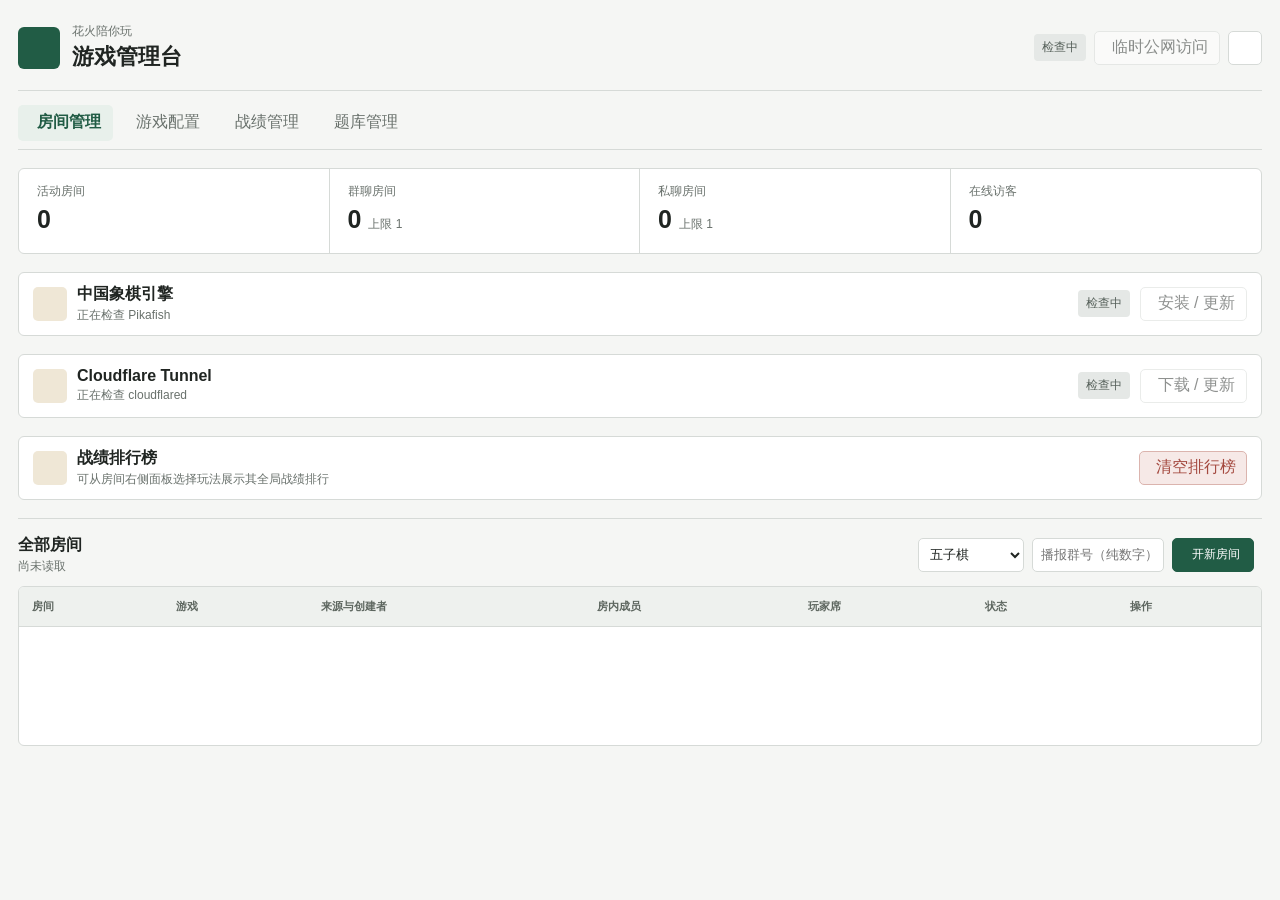
==== pages/游戏管理台/index.html @ 85042143 "fix: 管理台绑群号的会话串改用 GroupMessage，战报与播报不再被 AstrBot 判为非法，升版本 0.5.90 现象：管理台开房绑群号后，战报与回发消息都报「不合法的 session " ====
<!doctype html>
<html lang="zh-CN">
<head>
  <meta charset="utf-8" />
  <meta name="viewport" content="width=device-width, initial-scale=1" />
  <meta name="color-scheme" content="light dark" />
  <title>游戏管理台</title>
  <link rel="stylesheet" href="./manager.css" />
</head>
<body>
  <main class="manager-shell">
    <header class="manager-header">
      <div class="title-group">
        <span class="title-icon"><i data-lucide="gamepad-2"></i></span>
        <div>
          <span class="eyebrow">花火陪你玩</span>
          <h1>游戏管理台</h1>
        </div>
      </div>
      <div class="service-actions">
        <span id="serviceBadge" class="service-badge">检查中</span>
        <button id="tunnelAction" class="secondary-button" type="button" disabled>
          <i data-lucide="radio-tower"></i><span>临时公网访问</span>
        </button>
        <button id="refreshAction" class="icon-button" type="button" title="刷新" aria-label="刷新">
          <i data-lucide="refresh-cw"></i>
        </button>
      </div>
    </header>

    <nav class="manager-tabs" role="tablist" aria-label="管理台页面">
      <button class="manager-tab active" data-panel="rooms" type="button" role="tab" aria-selected="true">
        <i data-lucide="layout-dashboard"></i><span>房间管理</span>
      </button>
      <button class="manager-tab" data-panel="settings" type="button" role="tab" aria-selected="false">
        <i data-lucide="sliders-horizontal"></i><span>游戏配置</span>
      </button>
      <button class="manager-tab" data-panel="stats" type="button" role="tab" aria-selected="false">
        <i data-lucide="bar-chart-3"></i><span>战绩管理</span>
      </button>
      <button class="manager-tab" data-panel="library" type="button" role="tab" aria-selected="false">
        <i data-lucide="book-open"></i><span>题库管理</span>
      </button>
    </nav>

    <div id="roomsPanel">
    <section class="metrics" aria-label="房间概况">
      <div><span>活动房间</span><strong id="roomCount">0</strong></div>
      <div><span>群聊房间</span><strong id="groupCount">0</strong><small id="groupLimit">上限 1</small></div>
      <div><span>私聊房间</span><strong id="privateCount">0</strong><small id="privateLimit">上限 1</small></div>
      <div><span>在线访客</span><strong id="visitorCount">0</strong></div>
    </section>

    <section class="engine-bar" aria-label="中国象棋引擎">
      <div class="engine-identity">
        <span class="engine-icon"><i data-lucide="cpu"></i></span>
        <div>
          <strong>中国象棋引擎</strong>
          <span id="engineDetail">正在检查 Pikafish</span>
        </div>
      </div>
      <div class="engine-actions">
        <span id="engineBadge" class="service-badge">检查中</span>
        <button id="engineAction" class="secondary-button" type="button" disabled>
          <i data-lucide="download"></i><span>安装 / 更新</span>
        </button>
      </div>
    </section>

    <section class="engine-bar" aria-label="Cloudflare Tunnel">
      <div class="engine-identity">
        <span class="engine-icon"><i data-lucide="radio-tower"></i></span>
        <div>
          <strong>Cloudflare Tunnel</strong>
          <span id="cloudflaredDetail">正在检查 cloudflared</span>
        </div>
      </div>
      <div class="engine-actions">
        <span id="cloudflaredBadge" class="service-badge">检查中</span>
        <button id="cloudflaredAction" class="secondary-button" type="button" disabled>
          <i data-lucide="download"></i><span>下载 / 更新</span>
        </button>
      </div>
    </section>

    <section class="engine-bar" aria-label="战绩排行榜管理">
      <div class="engine-identity">
        <span class="engine-icon"><i data-lucide="trophy"></i></span>
        <div>
          <strong>战绩排行榜</strong>
          <span id="leaderboardDetail">可从房间右侧面板选择玩法展示其全局战绩排行</span>
        </div>
      </div>
      <div class="engine-actions">
        <button id="clearLeaderboardAction" class="secondary-button danger-button" type="button">
          <i data-lucide="trash-2"></i><span>清空排行榜</span>
        </button>
      </div>
    </section>

    <section class="rooms-section">
      <header class="section-header">
        <div>
          <h2>全部房间</h2>
          <span id="lastUpdated">尚未读取</span>
        </div>
        <div class="section-tools">
          <select id="newRoomGame" class="game-select" title="新房间玩法" aria-label="新房间玩法"></select>
          <input
            id="newRoomGroup"
            class="group-input"
            type="text"
            inputmode="numeric"
            placeholder="播报群号（纯数字）"
            title="只填群号数字即可，例如 123456789；填好后这个房间的战报会发到该 QQ 群"
            aria-label="播报群号"
          />
          <button id="createRoomAction" class="primary-button" type="button">
            <i data-lucide="plus"></i><span>开新房间</span>
          </button>
          <span id="tunnelUrl" class="tunnel-url"></span>
        </div>
      </header>
      <div class="table-wrap">
        <table class="wide-table">
          <thead>
            <tr>
              <th>房间</th>
              <th>游戏</th>
              <th>来源与创建者</th>
              <th>房内成员</th>
              <th>玩家席</th>
              <th>状态</th>
              <th class="actions-column">操作</th>
            </tr>
          </thead>
          <tbody id="roomsBody"></tbody>
        </table>
        <div id="emptyState" class="empty-state" hidden>
          <i data-lucide="inbox"></i>
          <strong>当前没有活动房间</strong>
        </div>
      </div>
    </section>
    </div>

    <section id="settingsPanel" class="settings-panel" hidden>
      <header class="settings-header">
        <div>
          <span class="eyebrow">新房间与新一局</span>
          <h2>游戏配置</h2>
          <p id="settingsNotice">正在读取配置</p>
        </div>
        <div class="settings-actions">
          <button id="reloadSettingsAction" class="secondary-button" type="button">
            <i data-lucide="rotate-ccw"></i><span>重新读取</span>
          </button>
          <button id="saveSettingsAction" class="primary-button" type="button">
            <i data-lucide="save"></i><span>保存配置</span>
          </button>
        </div>
      </header>
      <div id="gameSettingsGrid" class="game-settings-grid"></div>
    </section>

    <section id="statsPanel" class="settings-panel" hidden>
      <header class="settings-header">
        <div>
          <span class="eyebrow">全局战绩与操作审计</span>
          <h2>战绩管理</h2>
          <p id="statsNotice">选择玩法查看战绩排行，可修正胜场、导出海报，并查看管理台操作日志。</p>
        </div>
        <div class="settings-actions">
          <select id="statsGameSelect" class="stats-game-select" aria-label="选择玩法">
            <option value="" selected>全部玩法</option>
          </select>
          <button id="statsClearAction" class="secondary-button danger-button" type="button" title="清空当前所选玩法的战绩排行">
            <i data-lucide="trash-2"></i><span>清空所选玩法</span>
          </button>
          <button id="posterAction" class="secondary-button" type="button">
            <i data-lucide="image"></i><span>导出海报</span>
          </button>
          <button id="refreshStatsAction" class="secondary-button" type="button">
            <i data-lucide="rotate-ccw"></i><span>刷新</span>
          </button>
        </div>
      </header>

      <div class="stats-grid">
        <section class="stats-card">
          <header class="section-header">
            <div>
              <h2>全局战绩排行</h2>
              <span id="leaderboardSummary">尚未读取</span>
            </div>
          </header>
          <div class="table-wrap">
            <table class="stats-table">
              <thead>
                <tr>
                  <th>#</th>
                  <th>玩家</th>
                  <th>玩法</th>
                  <th>胜场</th>
                  <th class="actions-column">操作</th>
                </tr>
              </thead>
              <tbody id="leaderboardBody"></tbody>
            </table>
            <div id="leaderboardEmpty" class="empty-state" hidden>
              <i data-lucide="trophy"></i>
              <strong>该玩法暂无战绩数据</strong>
            </div>
          </div>
        </section>

        <section class="stats-card">
          <header class="section-header">
            <div>
              <h2>操作日志</h2>
              <span id="logSummary">关键动作将被记录</span>
            </div>
          </header>
          <div class="table-wrap">
            <table class="stats-table log-table">
              <thead>
                <tr>
                  <th>时间</th>
                  <th>动作</th>
                  <th>操作者</th>
                  <th>房间</th>
                  <th>详情</th>
                </tr>
              </thead>
              <tbody id="operationLogBody"></tbody>
            </table>
            <div id="logEmpty" class="empty-state" hidden>
              <i data-lucide="notebook-text"></i>
              <strong>暂无操作日志</strong>
            </div>
          </div>
        </section>
      </div>
    </section>

    <section id="libraryPanel" class="settings-panel" hidden>
      <header class="settings-header">
        <div>
          <span class="eyebrow">海龟汤题库与出题记录</span>
          <h2>题库管理</h2>
          <p id="libraryNotice">内置题库随插件分发；「已出过」的记录用来避免同一道题反复出现，重置不会删题。</p>
        </div>
        <div class="settings-actions">
          <button id="resetLibraryAction" class="secondary-button danger-button" type="button" title="清空出题记录，让所有题重新参与抽题">
            <i data-lucide="rotate-ccw"></i><span>重置出题记录</span>
          </button>
          <button id="refreshLibraryAction" class="secondary-button" type="button">
            <i data-lucide="refresh-cw"></i><span>刷新</span>
          </button>
        </div>
      </header>

      <section class="metrics" aria-label="题库概况">
        <div><span>内置题目</span><strong id="libTotal">0</strong><small id="libLevels">—</small></div>
        <div><span>模型出题</span><strong id="libGenerated">0</strong><small id="libGeneratedHint">—</small></div>
        <div><span>玩家投稿</span><strong id="libCustom">0</strong><small id="libCustomLimit">—</small></div>
        <div><span>已出过</span><strong id="libUsed">0</strong><small id="libUsedSources">—</small></div>
      </section>

      <section class="stats-card library-card">
        <div class="library-tabs" role="tablist" aria-label="题库分类">
          <button type="button" class="library-tab is-active" data-lib-tab="builtin" role="tab" aria-selected="true">
            内置题库<span id="tabBuiltinCount" class="library-tab-count">0</span>
          </button>
          <button type="button" class="library-tab" data-lib-tab="custom" role="tab" aria-selected="false">
            玩家投稿<span id="tabCustomCount" class="library-tab-count">0</span>
          </button>
          <button type="button" class="library-tab" data-lib-tab="generated" role="tab" aria-selected="false">
            模型出题<span id="tabGeneratedCount" class="library-tab-count">0</span>
          </button>
        </div>

        <div class="library-pane" data-lib-pane="builtin">
          <div class="library-pane-head">
            <span id="builtinSummary">汤底默认打码；停用、删除、编辑都只记在本地，随时能恢复</span>
            <button id="builtinRestoreAll" class="secondary-button" type="button" title="清空所有停用/删除/编辑，恢复内置版本">
              <i data-lucide="history"></i><span>恢复全部改动</span>
            </button>
          </div>
          <div class="library-toolbar">
            <input
              id="builtinSearch"
              class="library-search"
              type="search"
              placeholder="搜索汤面或序号"
              aria-label="搜索内置题库"
            />
            <select id="builtinLevel" class="game-select" aria-label="按等级筛选">
              <option value="all">全部等级</option>
              <option value="all_ages">全年龄</option>
              <option value="normal">普通</option>
              <option value="unrestricted">不限制</option>
            </select>
            <select id="builtinState" class="game-select" aria-label="按状态筛选">
              <option value="all">全部状态</option>
              <option value="available">可用</option>
              <option value="disabled">已停用</option>
              <option value="used">出过题</option>
            </select>
            <span id="builtinCount" class="library-count"></span>
          </div>
          <div class="table-wrap">
            <table class="stats-table">
              <thead>
                <tr>
                  <th>#</th>
                  <th>汤面</th>
                  <th>等级</th>
                  <th>状态</th>
                  <th class="actions-column">操作</th>
                </tr>
              </thead>
              <tbody id="builtinBody"></tbody>
            </table>
            <div id="builtinEmpty" class="empty-state" hidden>
              <i data-lucide="search-x"></i>
              <strong>没有符合条件的题目</strong>
            </div>
          </div>
          <div class="library-pager">
            <button id="builtinPrev" class="secondary-button" type="button">上一页</button>
            <span id="builtinPage">1 / 1</span>
            <button id="builtinNext" class="secondary-button" type="button">下一页</button>
          </div>
        </div>

        <div class="library-pane" data-lib-pane="custom" hidden>
          <div class="library-pane-head">
            <span id="customSummary">私聊发「添加海龟汤 [全年龄] 汤面|汤底」即可投稿</span>
          </div>
          <div class="library-toolbar">
            <input
              id="customSearch"
              class="library-search"
              type="search"
              placeholder="搜索汤面或投稿人"
              aria-label="搜索玩家投稿"
            />
            <span id="customCountLabel" class="library-count"></span>
          </div>
          <div class="table-wrap">
            <table class="stats-table">
              <thead>
                <tr>
                  <th>#</th>
                  <th>汤面</th>
                  <th>等级</th>
                  <th>投稿人</th>
                  <th>投稿时间</th>
                  <th class="actions-column">操作</th>
                </tr>
              </thead>
              <tbody id="customBody"></tbody>
            </table>
            <div id="customEmpty" class="empty-state" hidden>
              <i data-lucide="inbox"></i>
              <strong>还没有人投稿</strong>
            </div>
          </div>
        </div>

        <div class="library-pane" data-lib-pane="generated" hidden>
          <div class="library-pane-head">
            <span id="generatedSummary">模型出过并通过校验的题会自动存进这里，下一局优先复用，不必每次重编</span>
          </div>
          <div class="library-toolbar">
            <input
              id="generatedSearch"
              class="library-search"
              type="search"
              placeholder="搜索标题或汤面"
              aria-label="搜索模型出题"
            />
            <select id="generatedLevel" class="game-select" aria-label="按等级筛选">
              <option value="all">全部等级</option>
              <option value="all_ages">全年龄</option>
              <option value="normal">普通</option>
              <option value="unrestricted">不限制</option>
            </select>
            <span id="generatedCount" class="library-count"></span>
          </div>
          <div class="table-wrap">
            <table class="stats-table">
              <thead>
                <tr>
                  <th>#</th>
                  <th>题目</th>
                  <th>等级</th>
                  <th>入库时间</th>
                  <th>状态</th>
                  <th class="actions-column">操作</th>
                </tr>
              </thead>
              <tbody id="generatedBody"></tbody>
            </table>
            <div id="generatedEmpty" class="empty-state" hidden>
              <i data-lucide="sparkles"></i>
              <strong>还没有模型出的题</strong>
            </div>
          </div>
          <div class="library-pager">
            <button id="generatedPrev" class="secondary-button" type="button">上一页</button>
            <span id="generatedPage">1 / 1</span>
            <button id="generatedNext" class="secondary-button" type="button">下一页</button>
          </div>
        </div>
      </section>

    </section>
  </main>

  <dialog id="assignDialog">
    <form method="dialog" id="assignForm">
      <header>
        <div>
          <span class="eyebrow">安排玩家</span>
          <h2 id="assignRoomLabel">房间</h2>
        </div>
        <button class="icon-button" value="cancel" type="submit" title="关闭" aria-label="关闭">
          <i data-lucide="x"></i>
        </button>
      </header>
      <input id="assignRoomId" type="hidden" />
      <label>
        <span>选择访客（房间内序号）</span>
        <select id="assignVisitor"></select>
      </label>
      <label>
        <span>玩家 QQ 号</span>
        <input id="assignQq" type="text" inputmode="numeric" pattern="[0-9]+" autocomplete="off" required />
      </label>
      <p class="dialog-hint">
        已绑定身份的访客可以在网页里自己点「加入对局」，这里只用于给还没绑定的匿名访客补身份。
      </p>
      <footer>
        <button class="secondary-button" value="cancel" type="submit">取消</button>
        <button id="confirmAssign" class="primary-button" value="default" type="button">
          <i data-lucide="user-check"></i><span>确认安排</span>
        </button>
      </footer>
    </form>
  </dialog>

  <dialog id="confirmDialog">
    <form method="dialog" id="confirmForm">
      <header>
        <div>
          <span class="eyebrow">请确认操作</span>
          <h2 id="confirmTitle">确认</h2>
        </div>
        <button class="icon-button" value="cancel" type="submit" title="关闭" aria-label="关闭">
          <i data-lucide="x"></i>
        </button>
      </header>
      <p id="confirmMessage" class="dialog-message"></p>
      <footer>
        <button class="secondary-button" value="cancel" type="submit">取消</button>
        <button id="confirmProceed" class="primary-button" value="default" type="button">
          <i data-lucide="check"></i><span>确认</span>
        </button>
      </footer>
    </form>
  </dialog>

  <dialog id="promptDialog">
    <form method="dialog" id="promptForm">
      <header>
        <div>
          <span class="eyebrow">输入数值</span>
          <h2 id="promptTitle">请输入</h2>
        </div>
        <button class="icon-button" value="cancel" type="submit" title="关闭" aria-label="关闭">
          <i data-lucide="x"></i>
        </button>
      </header>
      <p id="promptMessage" class="dialog-message"></p>
      <label>
        <span id="promptLabel">数值</span>
        <input id="promptInput" type="number" min="0" step="1" inputmode="numeric" autocomplete="off" required />
      </label>
      <footer>
        <button class="secondary-button" value="cancel" type="submit">取消</button>
        <button id="promptProceed" class="primary-button" value="default" type="button">
          <i data-lucide="check"></i><span>确定</span>
        </button>
      </footer>
    </form>
  </dialog>

  <dialog id="soupEditorDialog">
    <form method="dialog" id="soupEditorForm">
      <header>
        <div>
          <span class="eyebrow" id="soupEditorEyebrow">题目详情</span>
          <h2 id="soupEditorTitle">题目</h2>
        </div>
        <button class="icon-button" value="cancel" type="submit" title="关闭" aria-label="关闭">
          <i data-lucide="x"></i>
        </button>
      </header>
      <input id="soupEditorKind" type="hidden" />
      <input id="soupEditorIndex" type="hidden" />
      <label>
        <span>汤面</span>
        <textarea id="soupEditorSurface" rows="4"></textarea>
      </label>
      <label>
        <span>汤底</span>
        <textarea id="soupEditorSolution" rows="6"></textarea>
      </label>
      <label>
        <span>内容等级</span>
        <select id="soupEditorLevel">
          <option value="all_ages">全年龄</option>
          <option value="normal">普通</option>
          <option value="unrestricted">不限制</option>
        </select>
      </label>
      <p class="dialog-hint">
        汤底默认打码，点「查看答案」才会展开完整内容——避免自己先被剧透。
        改动只写进插件数据目录，不会修改随插件分发的题库文件。
      </p>
      <footer>
        <button class="secondary-button" value="cancel" type="submit">关闭</button>
        <button id="soupEditorReveal" class="secondary-button" value="default" type="button">
          <i data-lucide="eye"></i><span>查看答案</span>
        </button>
        <button id="soupEditorSave" class="primary-button" value="default" type="button" hidden>
          <i data-lucide="check"></i><span>保存修改</span>
        </button>
      </footer>
    </form>
  </dialog>

  <div id="toast" class="toast" hidden role="status"></div>
  <script src="./lucide.min.js"></script>
  <script src="./manager.js"></script>
</body>
</html>
---- pages/游戏管理台/manager.css ----
:root {
  color-scheme: light dark;
  font-family: Inter, "Noto Sans SC", "Microsoft YaHei", sans-serif;
  letter-spacing: 0;
  --bg: #f5f6f4;
  --surface: #ffffff;
  --text: #202522;
  --muted: #69716c;
  --line: #d6dad7;
  --green: #215c45;
  --green-soft: #e8f0eb;
  --red: #a4493f;
  --red-soft: #f6e9e7;
}

* { box-sizing: border-box; }
[hidden] { display: none !important; }
body { margin: 0; min-height: 100vh; background: var(--bg); color: var(--text); }
button, input, select { font: inherit; letter-spacing: 0; }
button { cursor: pointer; }
button:disabled { cursor: not-allowed; opacity: .5; }

.manager-shell { width: min(1280px, calc(100% - 36px)); margin: 0 auto; padding: 24px 0 42px; }
.manager-header, .title-group, .service-actions, .section-header, dialog header, dialog footer,
.engine-bar, .engine-identity, .engine-actions {
  display: flex;
  align-items: center;
}
.manager-header { justify-content: space-between; gap: 20px; padding-bottom: 18px; border-bottom: 1px solid var(--line); }
.title-group { gap: 12px; }
.title-icon { width: 42px; height: 42px; display: grid; place-items: center; border-radius: 6px; background: var(--green); color: #fff; }
.title-icon svg { width: 22px; }
.eyebrow { display: block; color: var(--muted); font-size: 12px; line-height: 1.3; }
h1 { margin: 2px 0 0; font-size: 22px; }
h2 { margin: 0; font-size: 16px; }
.service-actions { gap: 8px; }
.manager-tabs { display: flex; gap: 4px; margin: 14px 0 18px; padding-bottom: 8px; border-bottom: 1px solid var(--line); }
.manager-tab { display: inline-flex; align-items: center; gap: 7px; min-height: 36px; padding: 0 12px; border: 0; border-radius: 5px; background: transparent; color: var(--muted); }
.manager-tab svg { width: 16px; }
.manager-tab.active { background: var(--green-soft); color: var(--green); font-weight: 650; }
.service-badge { padding: 5px 8px; border-radius: 4px; background: #e5e8e6; color: #56605a; font-size: 12px; }
.service-badge.online { background: var(--green-soft); color: var(--green); }
.service-badge.error { background: var(--red-soft); color: var(--red); }
.icon-button, .secondary-button, .primary-button, .danger-button, .row-button {
  display: inline-flex;
  align-items: center;
  justify-content: center;
  gap: 6px;
  min-height: 34px;
  border-radius: 5px;
}
.icon-button { width: 34px; border: 1px solid var(--line); background: var(--surface); color: var(--text); }
.icon-button svg, .secondary-button svg, .primary-button svg, .row-button svg { width: 16px; }
.secondary-button { padding: 0 11px; border: 1px solid var(--line); background: var(--surface); color: var(--text); }
.primary-button { padding: 0 13px; border: 1px solid var(--green); background: var(--green); color: #fff; }
/* 管理台嵌在 AstrBot 面板里，外层主题会把 button 的文字色改回深色，
   结果深绿底上是深灰字（「开新房间」看着像禁用）。这里把主按钮的文字
   与图标颜色钉死，只影响这一类按钮。 */
.primary-button, .primary-button span, .primary-button svg { color: #fff !important; }
.danger-button { padding: 0 10px; border: 1px solid #dbb4ae; background: var(--red-soft); color: var(--red); }

.metrics { display: grid; grid-template-columns: repeat(4, 1fr); border: 1px solid var(--line); border-radius: 6px; background: var(--surface); margin: 18px 0; }
.metrics div { min-height: 84px; padding: 14px 18px; border-right: 1px solid var(--line); }
.metrics div:last-child { border: 0; }
.metrics span, .metrics small { display: block; color: var(--muted); font-size: 12px; }
.metrics strong { display: inline-block; margin: 5px 7px 0 0; font-size: 25px; }
.metrics small { display: inline; }

.engine-bar { justify-content: space-between; gap: 18px; min-height: 64px; margin-bottom: 18px; padding: 10px 14px; border: 1px solid var(--line); border-radius: 6px; background: var(--surface); }
.engine-identity, .engine-actions { gap: 10px; min-width: 0; }
.engine-icon { width: 34px; height: 34px; display: grid; flex: 0 0 auto; place-items: center; border-radius: 5px; background: #efe7d6; color: #6d4a27; line-height: 0; }
.engine-icon svg { width: 18px; height: 18px; display: block; }
/* 只作用于图标右侧的文字块：早先写成 .engine-identity span，会把 .engine-icon 也命中，
   造成图标被 display:block + margin-top 顶下去 2px、颜色也跟着变灰 */
.engine-identity > div > strong, .engine-identity > div > span { display: block; }
.engine-identity > div > span { max-width: 680px; margin-top: 2px; overflow: hidden; color: var(--muted); font-size: 12px; text-overflow: ellipsis; white-space: nowrap; }

.rooms-section { border-top: 1px solid var(--line); padding-top: 16px; }
.section-header { justify-content: space-between; gap: 18px; margin-bottom: 11px; }
.section-header span { color: var(--muted); font-size: 12px; }
/* 右上角「开新房间」工具条：玩法下拉 + 主按钮 + 隧道地址，窄屏自动换行 */
.section-tools { display: flex; flex-wrap: wrap; align-items: center; justify-content: flex-end; gap: 8px; min-width: 0; }
.section-tools .game-select { min-height: 34px; font-size: 13px; }
/* 开房时可选填的播报群号：管理台的链接房没有 QQ 会话，靠它把战报发进群 */
.section-tools .group-input {
  width: 132px; min-height: 34px; padding: 0 8px; font-size: 13px;
  border: 1px solid var(--line); border-radius: 5px;
  background: var(--surface); color: var(--text);
}
.section-tools .primary-button { white-space: nowrap; }
.tunnel-url { max-width: 48%; overflow: hidden; text-overflow: ellipsis; white-space: nowrap; font-family: ui-monospace, monospace; }
.table-wrap { position: relative; min-height: 160px; overflow-x: auto; border: 1px solid var(--line); border-radius: 6px; background: var(--surface); }
table { width: 100%; border-collapse: collapse; }
/* 房间表列多、内容宽，允许横向滚动；战绩/日志小表按各自列数适配，避免强行拉滚动条 */
table.wide-table { min-width: 1100px; }
table.stats-table { min-width: 560px; }
table.log-table { min-width: 680px; }
th, td { padding: 12px 13px; border-bottom: 1px solid var(--line); text-align: left; vertical-align: top; font-size: 13px; }
th { background: #eef1ee; color: #5d665f; font-size: 11px; font-weight: 650; }
tbody tr:last-child td { border-bottom: 0; }
td strong, td small { display: block; }
td small { margin-top: 3px; color: var(--muted); }
.room-code { font-family: ui-monospace, monospace; color: #8d3b32; }
.visitor-list { display: flex; flex-wrap: wrap; gap: 5px; max-width: 260px; }
.visitor { display: inline-flex; align-items: center; gap: 4px; padding: 4px 6px; border-radius: 4px; background: #ecefed; color: #505953; font-size: 11px; }
.visitor.player { background: #f8eadc; color: #8c4616; }
.visitor i { width: 6px; height: 6px; border-radius: 50%; background: #9aa29c; }
.visitor.online i { background: #2b8a5b; }
.visitor-kick { width: 18px; height: 18px; display: grid; place-items: center; margin-left: 2px; border: 0; border-radius: 3px; background: transparent; color: inherit; }
.visitor-kick:hover { background: rgba(0, 0, 0, .08); }
.visitor-kick i, .visitor-kick svg { width: 12px; height: 12px; border-radius: 0; background: none; }
.status { display: inline-block; padding: 4px 6px; border-radius: 4px; background: #ecefed; font-size: 11px; }
.status.active { background: var(--green-soft); color: var(--green); }
.status.finished { background: #f8eadc; color: #8c4616; }
.row-actions { display: flex; flex-wrap: wrap; gap: 5px; min-width: 190px; }
.row-button { width: 30px; min-height: 30px; border: 1px solid var(--line); background: var(--surface); color: var(--text); }
.row-button:disabled { opacity: .4; cursor: not-allowed; }
.row-button.danger { border-color: #dbb4ae; color: var(--red); }
.game-select { min-height: 30px; border: 1px solid var(--line); border-radius: 5px; padding: 0 25px 0 7px; background: var(--surface); color: var(--text); font-size: 12px; }
/* 棋力切换：贴在「棋力：普通」下面，只对棋类房间出现 */
.difficulty-select { margin-top: 6px; min-height: 26px; border: 1px solid var(--line); border-radius: 5px; padding: 0 22px 0 6px; background: var(--surface); color: var(--text); font-size: 12px; }
.empty-state { min-height: 158px; display: grid; place-content: center; justify-items: center; gap: 8px; color: var(--muted); }
.empty-state[hidden] { display: none; }
.empty-state svg { width: 28px; }

.settings-panel { padding-top: 2px; }
.settings-header, .settings-actions, .game-setting-card header, .game-toggle, .inline-switch {
  display: flex;
  align-items: center;
}
.settings-header { justify-content: space-between; gap: 20px; margin-bottom: 16px; }
.settings-header h2 { margin-top: 2px; font-size: 19px; }
.settings-header p { margin: 5px 0 0; color: var(--muted); font-size: 12px; }
.settings-actions { gap: 8px; }
.game-settings-grid { display: grid; grid-template-columns: repeat(2, minmax(0, 1fr)); gap: 14px; }
/* 战绩管理：排行 + 日志双栏 */
.stats-grid { display: grid; grid-template-columns: repeat(2, minmax(0, 1fr)); gap: 14px; }
.stats-card { padding: 16px; border: 1px solid var(--line); border-radius: 8px; background: var(--surface); }
.stats-card .section-header { justify-content: space-between; align-items: flex-start; margin-bottom: 12px; }
.stats-card .section-header span { color: var(--muted); font-size: 12px; }
.stats-game-select { max-width: 150px; padding: 8px 10px; border: 1px solid var(--line); border-radius: 6px; background: var(--surface); color: var(--text); font-size: 13px; }
.rank-cell, .wins-cell { font-weight: 700; }
.rank-cell { color: var(--muted); }
.game-setting-card { position: relative; padding: 17px; border: 1px solid var(--line); border-radius: 7px; background: var(--surface); transition: border-color .16s, opacity .16s; }
.game-setting-card.enabled { border-top: 3px solid var(--green); padding-top: 15px; }
.game-setting-card.disabled { opacity: .72; }
.game-setting-card header { justify-content: space-between; gap: 18px; padding-bottom: 14px; border-bottom: 1px solid var(--line); }
.game-setting-card h3 { margin: 0; font-size: 16px; }
.game-setting-card header p { margin: 4px 0 0; color: var(--muted); font-size: 12px; line-height: 1.5; }
.game-toggle { flex: 0 0 auto; gap: 7px; color: var(--muted); font-size: 12px; cursor: pointer; }
.game-toggle input, .inline-switch input { position: absolute; width: 1px; height: 1px; opacity: 0; pointer-events: none; }
.switch-track { position: relative; width: 34px; height: 19px; flex: 0 0 auto; border-radius: 20px; background: #aeb5b0; transition: background .16s; }
.switch-track::after { content: ""; position: absolute; top: 3px; left: 3px; width: 13px; height: 13px; border-radius: 50%; background: #fff; transition: transform .16s; box-shadow: 0 1px 3px rgba(0,0,0,.2); }
input:checked + .switch-track { background: var(--green); }
input:checked + .switch-track::after { transform: translateX(15px); }
input:focus-visible + .switch-track { outline: 2px solid var(--green); outline-offset: 2px; }
.setting-fields { display: grid; grid-template-columns: repeat(2, minmax(0, 1fr)); gap: 13px; padding: 15px 0 10px; }
.setting-field { display: grid; align-content: start; gap: 6px; min-width: 0; color: var(--muted); font-size: 12px; }
.setting-field input[type="number"], .setting-field input[type="text"], .setting-field select { width: 100%; min-width: 0; min-height: 38px; padding: 0 9px; border: 1px solid var(--line); border-radius: 5px; background: var(--surface); color: var(--text); }
.setting-label { color: var(--text); font-weight: 600; }
.setting-control { display: flex; align-items: stretch; min-width: 0; }
.setting-control input { border-radius: 5px 0 0 5px !important; }
.setting-unit { display: grid; place-items: center; min-width: 40px; padding: 0 8px; border: 1px solid var(--line); border-left: 0; border-radius: 0 5px 5px 0; background: #eef1ee; color: var(--muted); }
.setting-hint { color: var(--muted); line-height: 1.45; }
.inline-switch { flex-wrap: wrap; justify-content: space-between; min-height: 38px; padding: 0 2px; cursor: pointer; }
.inline-switch .setting-label { order: 0; }
.inline-switch .switch-track { order: 1; justify-self: end; }
.inline-switch .setting-hint { order: 2; flex-basis: 100%; }
.no-settings { grid-column: 1 / -1; margin: 0; color: var(--muted); font-size: 12px; }
.text-button { padding: 4px 0; border: 0; background: transparent; color: var(--green); font-size: 12px; }
.text-button:hover { text-decoration: underline; }

dialog { width: min(430px, calc(100% - 28px)); border: 1px solid var(--line); border-radius: 7px; padding: 0; background: var(--surface); color: var(--text); box-shadow: 0 18px 50px rgba(0,0,0,.22); }
dialog::backdrop { background: rgba(21, 26, 23, .48); }
dialog form { padding: 18px; }
dialog header { justify-content: space-between; margin-bottom: 16px; }
dialog label { display: grid; gap: 6px; margin-top: 12px; color: var(--muted); font-size: 12px; }
dialog input, dialog select { width: 100%; min-height: 40px; border: 1px solid var(--line); border-radius: 5px; padding: 0 10px; background: var(--surface); color: var(--text); }
dialog footer { justify-content: flex-end; gap: 8px; margin-top: 20px; }
.dialog-message { margin: 0; color: var(--text); font-size: 14px; line-height: 1.65; }
.dialog-hint { margin: 12px 0 0; color: var(--muted); font-size: 12px; line-height: 1.6; }
.primary-button.danger { border-color: var(--red); background: var(--red); }
.toast { position: fixed; left: 50%; bottom: 22px; transform: translateX(-50%); max-width: min(440px, calc(100% - 28px)); padding: 10px 14px; border-radius: 6px; background: #202522; color: #fff; font-size: 13px; box-shadow: 0 8px 24px rgba(0,0,0,.2); z-index: 20; }

@media (prefers-color-scheme: dark) {
  :root { --bg: #1e211f; --surface: #282c29; --text: #edf0ed; --muted: #a9b0ab; --line: #414742; --green: #60b58d; --green-soft: #263f34; --red: #e08a80; --red-soft: #442f2d; }
  th { background: #303531; }
  .service-badge, .visitor, .status { background: #343a35; }
  .icon-button, .secondary-button, .row-button { background: #282c29; }
  .setting-unit { background: #303531; }
}

@media (max-width: 720px) {
  .manager-shell { width: calc(100% - 20px); padding-top: 14px; }
  .manager-header { align-items: flex-start; }
  .service-actions { flex-wrap: wrap; justify-content: flex-end; }
  .service-badge { order: 3; }
  .metrics { grid-template-columns: repeat(2, 1fr); }
  .metrics div:nth-child(2) { border-right: 0; }
  .metrics div:nth-child(-n+2) { border-bottom: 1px solid var(--line); }
  .section-header { align-items: flex-start; }
  .tunnel-url { max-width: 42%; }
  .engine-bar { align-items: flex-start; }
  .engine-actions { flex-wrap: wrap; justify-content: flex-end; }
  .settings-header { align-items: flex-start; }
  .settings-actions { flex-wrap: wrap; justify-content: flex-end; }
  .game-settings-grid { grid-template-columns: 1fr; }
  .setting-fields { grid-template-columns: 1fr; }
}

/* 题库管理：筛选条、状态徽标与分页 */
.library-toolbar {
  display: flex; flex-wrap: wrap; align-items: center; gap: 8px; margin-bottom: 10px;
}
.library-search {
  flex: 1 1 190px; min-height: 32px; padding: 0 9px;
  border: 1px solid var(--line); border-radius: 5px;
  background: var(--surface); color: var(--text); font-size: 13px;
}
.library-count { margin-left: auto; color: var(--muted); font-size: 12px; }
.library-pager {
  display: flex; align-items: center; justify-content: flex-end; gap: 10px;
  margin-top: 10px; color: var(--muted); font-size: 12px;
}
.library-row-surface { display: block; max-width: 420px; overflow: hidden; text-overflow: ellipsis; white-space: nowrap; }
.library-tag {
  display: inline-block; margin-left: 6px; padding: 1px 6px; border-radius: 4px;
  background: var(--green-soft); color: var(--green); font-size: 11px;
}
.library-tag.muted { background: #eceeec; color: #6b746e; }
dialog textarea {
  width: 100%; padding: 8px 10px; border: 1px solid var(--line); border-radius: 5px;
  background: var(--surface); color: var(--text); font-size: 13px; line-height: 1.6;
  resize: vertical;
}
dialog textarea[readonly] { background: var(--surface-alt, #f4f6f4); }

/* 题库管理：页签、面板与工具条 */
.library-card { padding: 0; overflow: hidden; }
.library-tabs {
  display: flex;
  flex-wrap: wrap;
  gap: 2px;
  padding: 0 14px;
  border-bottom: 1px solid var(--line);
  background: var(--surface-alt, #f4f6f4);
}
.library-tab {
  position: relative;
  padding: 11px 10px;
  border: 0;
  border-bottom: 2px solid transparent;
  background: transparent;
  color: var(--muted);
  font-size: 13px;
  font-weight: 600;
  cursor: pointer;
}
.library-tab:hover { color: var(--text); }
.library-tab.is-active { color: var(--green); border-bottom-color: var(--green); }
.library-tab-count {
  display: inline-block;
  margin-left: 6px;
  padding: 0 6px;
  border-radius: 9px;
  background: #e3e7e4;
  color: #57615b;
  font-size: 11px;
  line-height: 17px;
  font-weight: 600;
}
.library-tab.is-active .library-tab-count { background: var(--green-soft); color: var(--green); }
.library-pane { padding: 14px 16px 6px; }
.library-pane[hidden] { display: none; }
.library-pane-head {
  display: flex;
  flex-wrap: wrap;
  align-items: center;
  gap: 10px;
  margin-bottom: 10px;
  color: var(--muted);
  font-size: 12px;
}
.library-pane-head > span:first-child { flex: 1 1 220px; min-width: 0; }
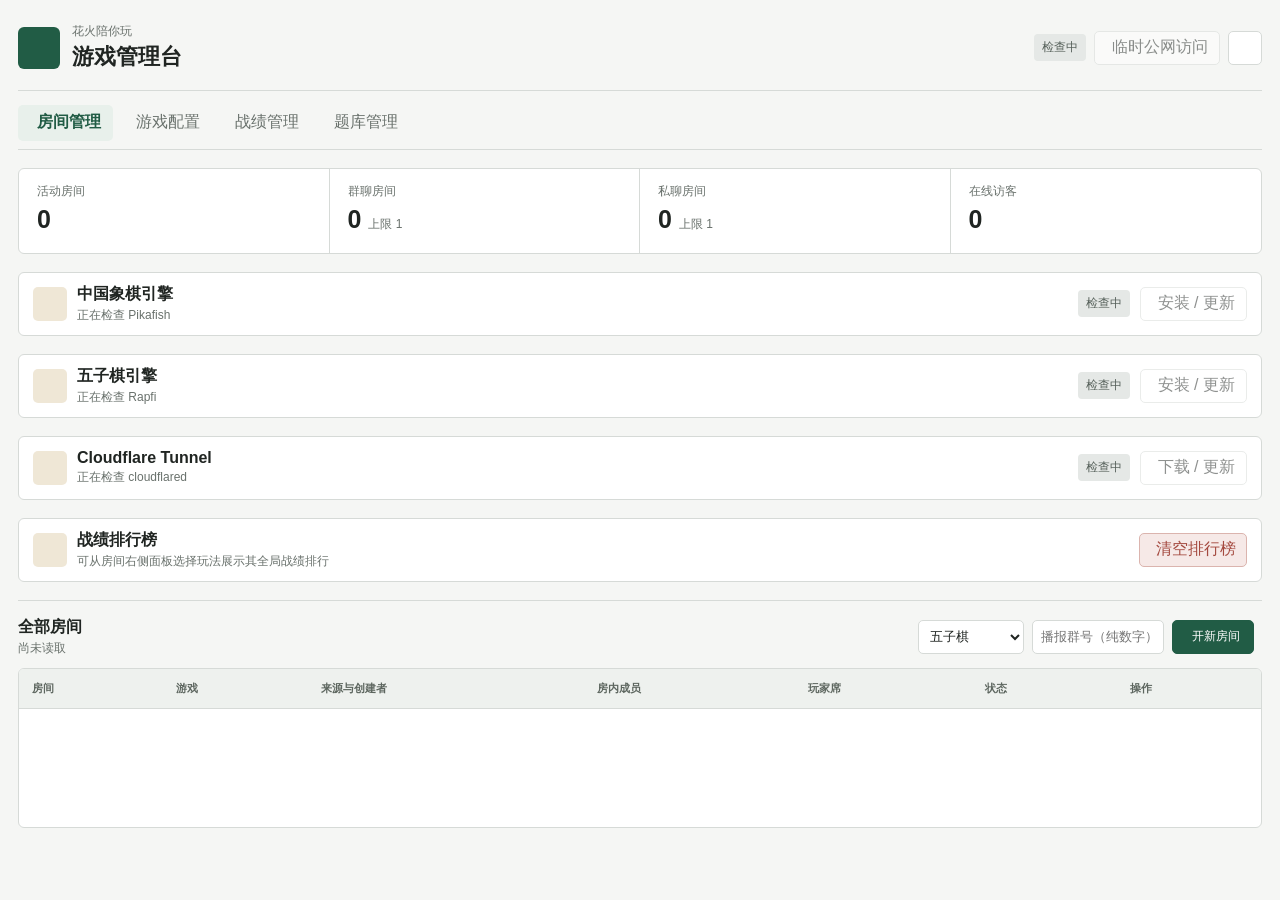
==== commit 9f56b6fa: "feat: 五子棋噩梦棋力接入 Rapfi、房间显示 Bot 思考耗时，升版本 0.6.28" ====
--- a/pages/游戏管理台/index.html
+++ b/pages/游戏管理台/index.html
@@ -62,6 +62,22 @@
       <div class="engine-actions">
         <span id="engineBadge" class="service-badge">检查中</span>
         <button id="engineAction" class="secondary-button" type="button" disabled>
+          <i data-lucide="download"></i><span>安装 / 更新</span>
+        </button>
+      </div>
+    </section>
+
+    <section class="engine-bar" aria-label="五子棋引擎">
+      <div class="engine-identity">
+        <span class="engine-icon"><i data-lucide="cpu"></i></span>
+        <div>
+          <strong>五子棋引擎</strong>
+          <span id="gomokuEngineDetail">正在检查 Rapfi</span>
+        </div>
+      </div>
+      <div class="engine-actions">
+        <span id="gomokuEngineBadge" class="service-badge">检查中</span>
+        <button id="gomokuEngineAction" class="secondary-button" type="button" disabled>
           <i data-lucide="download"></i><span>安装 / 更新</span>
         </button>
       </div>
@@ -166,25 +182,100 @@
     <section id="statsPanel" class="settings-panel" hidden>
       <header class="settings-header">
         <div>
-          <span class="eyebrow">全局战绩与操作审计</span>
+          <span class="eyebrow">玩家档案与全局战绩</span>
           <h2>战绩管理</h2>
-          <p id="statsNotice">选择玩法查看战绩排行，可修正胜场、导出海报，并查看管理台操作日志。</p>
+          <p id="statsNotice">按 QQ 查玩家、改显示名称、编辑战绩；排行榜按玩法与时间范围查看，档案按全部时间汇总。</p>
         </div>
         <div class="settings-actions">
           <select id="statsGameSelect" class="stats-game-select" aria-label="选择玩法">
             <option value="" selected>全部玩法</option>
           </select>
-          <button id="statsClearAction" class="secondary-button danger-button" type="button" title="清空当前所选玩法的战绩排行">
-            <i data-lucide="trash-2"></i><span>清空所选玩法</span>
-          </button>
-          <button id="posterAction" class="secondary-button" type="button">
-            <i data-lucide="image"></i><span>导出海报</span>
-          </button>
-          <button id="refreshStatsAction" class="secondary-button" type="button">
-            <i data-lucide="rotate-ccw"></i><span>刷新</span>
-          </button>
-        </div>
-      </header>
+          <select id="statsWindowSelect" class="stats-game-select" aria-label="统计时间范围" title="仅作用于排行榜；玩家档案按全部时间汇总，活跃趋势按下方 7 / 30 天单独切换">
+            <option value="0" selected>全部时间</option>
+            <option value="7">最近 7 天</option>
+            <option value="30">最近 30 天</option>
+          </select>
+        </div>
+      </header>
+
+      <div class="stats-toolbar" role="group" aria-label="战绩操作">
+        <button id="statsClearAction" class="secondary-button danger-button" type="button" title="清空当前所选玩法的战绩排行">
+          <i data-lucide="trash-2"></i><span>清空所选玩法</span>
+        </button>
+        <button id="posterAction" class="secondary-button" type="button">
+          <i data-lucide="image"></i><span>导出海报</span>
+        </button>
+        <button id="playerExportAction" class="secondary-button" type="button" title="把玩家档案导出成 CSV 表格">
+          <i data-lucide="table"></i><span>导出档案</span>
+        </button>
+        <button id="playerPruneAction" class="secondary-button" type="button" title="清理 0 局 0 胜的空档案">
+          <i data-lucide="eraser"></i><span>清理空档案</span>
+        </button>
+        <button id="refreshStatsAction" class="secondary-button" type="button">
+          <i data-lucide="rotate-ccw"></i><span>刷新</span>
+        </button>
+      </div>
+
+      <section class="metrics" aria-label="玩家概况">
+        <div>
+          <span>玩家档案</span><strong id="playerTotal">0</strong><small>个 QQ</small>
+        </div>
+        <div>
+          <span>总对局</span><strong id="playerGames">0</strong><small id="playerGamesHint">—</small>
+        </div>
+        <div>
+          <span>总胜场</span><strong id="playerWins">0</strong><small id="playerWinsHint">—</small>
+        </div>
+        <div>
+          <span>今日活跃</span><strong id="playerActiveToday">0</strong><small id="playerActiveDay">—</small>
+        </div>
+      </section>
+
+      <section class="stats-card is-wide">
+        <header class="section-header">
+          <div>
+            <h2>玩家档案</h2>
+            <span id="playerSummary">按 QQ 汇总所有玩法的战绩（档案按全部时间汇总），右侧图标可改名 / 编辑战绩 / 清零 / 删除</span>
+          </div>
+        </header>
+        <div class="player-toolbar">
+          <input id="playerSearch" class="library-search" type="search" placeholder="搜索昵称或 QQ" aria-label="搜索玩家" />
+          <label class="checkbox-inline" title="默认对 QQ 打码，方便截图分享">
+            <input id="playerShowQQ" type="checkbox" /><span>显示完整 QQ</span>
+          </label>
+        </div>
+        <div class="activity-strip" aria-label="近期活跃趋势">
+          <div class="activity-head">
+            <strong>活跃趋势</strong>
+            <span id="activitySummary">正在读取</span>
+            <div class="activity-range" role="group" aria-label="活跃趋势时间范围">
+              <button type="button" class="is-active" data-activity-days="7">7 天</button>
+              <button type="button" data-activity-days="30">30 天</button>
+            </div>
+          </div>
+          <div id="activityChart" class="activity-chart"></div>
+        </div>
+        <div class="table-wrap">
+          <table class="stats-table player-table">
+            <thead>
+              <tr>
+                <th data-player-sort="name">玩家</th>
+                <th>QQ</th>
+                <th data-player-sort="wins">胜 / 负 / 局</th>
+                <th data-player-sort="winrate">胜率</th>
+                <th data-player-sort="games" title="点这里按参与局数排序">玩过</th>
+                <th data-player-sort="recent">最近活跃</th>
+                <th class="actions-column">操作</th>
+              </tr>
+            </thead>
+            <tbody id="playerBody"></tbody>
+          </table>
+          <div id="playerEmpty" class="empty-state" hidden>
+            <i data-lucide="users"></i>
+            <strong>还没有玩家战绩记录</strong>
+          </div>
+        </div>
+      </section>
 
       <div class="stats-grid">
         <section class="stats-card">
@@ -200,8 +291,9 @@
                 <tr>
                   <th>#</th>
                   <th>玩家</th>
+                  <th>QQ</th>
                   <th>玩法</th>
-                  <th>胜场</th>
+                  <th>战绩</th>
                   <th class="actions-column">操作</th>
                 </tr>
               </thead>
@@ -221,6 +313,24 @@
               <span id="logSummary">关键动作将被记录</span>
             </div>
           </header>
+          <div class="log-toolbar">
+            <select id="logActionSelect" class="stats-game-select" aria-label="按动作筛选">
+              <option value="">全部动作</option>
+            </select>
+            <select id="logWindowSelect" class="stats-game-select" aria-label="按时间筛选">
+              <option value="0">全部时间</option>
+              <option value="1">今天</option>
+              <option value="7">最近 7 天</option>
+              <option value="30">最近 30 天</option>
+            </select>
+            <input
+              id="logSearch"
+              class="library-search"
+              type="search"
+              placeholder="搜索详情 / 操作者 / 房间"
+              aria-label="搜索操作日志"
+            />
+          </div>
           <div class="table-wrap">
             <table class="stats-table log-table">
               <thead>
@@ -373,6 +483,25 @@
           <div class="library-pane-head">
             <span id="generatedSummary">模型出过并通过校验的题会自动存进这里，下一局优先复用，不必每次重编</span>
           </div>
+          <div class="library-generate" role="group" aria-label="手动出题">
+            <select id="soupGenerateModel" class="game-select" aria-label="选择出题模型">
+              <option value="">默认（跟随配置）</option>
+            </select>
+            <select id="soupGenerateLevel" class="game-select" aria-label="出题内容等级">
+              <option value="normal">普通</option>
+              <option value="all_ages">全年龄</option>
+              <option value="unrestricted">不限制</option>
+            </select>
+            <select id="soupGenerateCount" class="game-select" aria-label="出题数量">
+              <option value="1">1 道</option>
+              <option value="2">2 道</option>
+              <option value="3">3 道</option>
+            </select>
+            <button id="soupGenerateBtn" class="primary-button" type="button" title="让选中的模型立即出一道题并入库">
+              <i data-lucide="sparkles"></i><span>立即出题</span>
+            </button>
+            <span id="soupGenerateStatus" class="library-count" aria-live="polite"></span>
+          </div>
           <div class="library-toolbar">
             <input
               id="generatedSearch"
@@ -396,6 +525,7 @@
                   <th>#</th>
                   <th>题目</th>
                   <th>等级</th>
+                  <th>出题模型</th>
                   <th>入库时间</th>
                   <th>状态</th>
                   <th class="actions-column">操作</th>
@@ -476,22 +606,58 @@
     <form method="dialog" id="promptForm">
       <header>
         <div>
-          <span class="eyebrow">输入数值</span>
+          <span class="eyebrow" id="promptEyebrow">输入数值</span>
           <h2 id="promptTitle">请输入</h2>
         </div>
-        <button class="icon-button" value="cancel" type="submit" title="关闭" aria-label="关闭">
+        <button class="icon-button" value="cancel" type="submit" formnovalidate title="关闭" aria-label="关闭">
           <i data-lucide="x"></i>
         </button>
       </header>
       <p id="promptMessage" class="dialog-message"></p>
       <label>
         <span id="promptLabel">数值</span>
-        <input id="promptInput" type="number" min="0" step="1" inputmode="numeric" autocomplete="off" required />
+        <input id="promptInput" type="number" min="0" step="1" inputmode="numeric" autocomplete="off" />
       </label>
       <footer>
-        <button class="secondary-button" value="cancel" type="submit">取消</button>
+        <button class="secondary-button" value="cancel" type="submit" formnovalidate>取消</button>
         <button id="promptProceed" class="primary-button" value="default" type="button">
           <i data-lucide="check"></i><span>确定</span>
+        </button>
+      </footer>
+    </form>
+  </dialog>
+
+  <!-- 手动编辑某个玩法的战绩：胜 / 负 / 平 三个数分开填，比「只改胜场和局数」直观 -->
+  <dialog id="statsEditorDialog">
+    <form method="dialog" id="statsEditorForm">
+      <header>
+        <div>
+          <span class="eyebrow">手动修正</span>
+          <h2 id="statsEditorTitle">编辑战绩</h2>
+        </div>
+        <button class="icon-button" value="cancel" type="submit" formnovalidate title="关闭" aria-label="关闭">
+          <i data-lucide="x"></i>
+        </button>
+      </header>
+      <p id="statsEditorMessage" class="dialog-message"></p>
+      <div class="stats-editor-grid">
+        <label>
+          <span>胜</span>
+          <input id="statsEditorWins" type="number" min="0" step="1" inputmode="numeric" value="0" />
+        </label>
+        <label>
+          <span>负</span>
+          <input id="statsEditorLosses" type="number" min="0" step="1" inputmode="numeric" value="0" />
+        </label>
+        <label>
+          <span>平</span>
+          <input id="statsEditorDraws" type="number" min="0" step="1" inputmode="numeric" value="0" />
+        </label>
+      </div>
+      <footer>
+        <button class="secondary-button" value="cancel" type="submit" formnovalidate>取消</button>
+        <button id="statsEditorSave" class="primary-button" value="default" type="button">
+          <i data-lucide="check"></i><span>保存</span>
         </button>
       </footer>
     </form>
--- a/pages/游戏管理台/manager.css
+++ b/pages/游戏管理台/manager.css
@@ -4,6 +4,9 @@
   letter-spacing: 0;
   --bg: #f5f6f4;
   --surface: #ffffff;
+  /* 卡片里再嵌一层时的浅底（活跃趋势条），深色主题要单独覆盖 */
+  --surface-alt: #f4f6f4;
+  --accent: #215c45;
   --text: #202522;
   --muted: #69716c;
   --line: #d6dad7;
@@ -133,14 +136,102 @@
 .settings-header p { margin: 5px 0 0; color: var(--muted); font-size: 12px; }
 .settings-actions { gap: 8px; }
 .game-settings-grid { display: grid; grid-template-columns: repeat(2, minmax(0, 1fr)); gap: 14px; }
-/* 战绩管理：排行 + 日志双栏 */
-.stats-grid { display: grid; grid-template-columns: repeat(2, minmax(0, 1fr)); gap: 14px; }
-.stats-card { padding: 16px; border: 1px solid var(--line); border-radius: 8px; background: var(--surface); }
+/* 战绩管理：顶部动作按钮单独一条，别和标题、下拉挤在同一行 */
+.stats-toolbar {
+  display: flex; flex-wrap: wrap; align-items: center; justify-content: flex-end;
+  gap: 8px; margin: -4px 0 16px;
+}
+/* 排行榜与操作日志各自占满整行：两张表列都不少（6 列 / 5 列），
+   挤在半屏里会横向滚动、文字频繁折行，上下排开更好读。 */
+.stats-grid { display: grid; grid-template-columns: minmax(0, 1fr); gap: 16px; }
+.stats-card { padding: 18px 20px; border: 1px solid var(--line); border-radius: 8px; background: var(--surface); }
 .stats-card .section-header { justify-content: space-between; align-items: flex-start; margin-bottom: 12px; }
 .stats-card .section-header span { color: var(--muted); font-size: 12px; }
 .stats-game-select { max-width: 150px; padding: 8px 10px; border: 1px solid var(--line); border-radius: 6px; background: var(--surface); color: var(--text); font-size: 13px; }
 .rank-cell, .wins-cell { font-weight: 700; }
 .rank-cell { color: var(--muted); }
+/* 战绩管理 · 玩家档案：整行卡片 + 行内搜索与 QQ 打码开关 */
+.stats-card.is-wide { grid-column: 1 / -1; margin-bottom: 14px; }
+.stats-card .settings-actions { flex-wrap: wrap; justify-content: flex-end; }
+.checkbox-inline { display: inline-flex; align-items: center; gap: 6px; color: var(--muted); font-size: 12px; cursor: pointer; white-space: nowrap; }
+.checkbox-inline input { width: 14px; height: 14px; accent-color: var(--green); }
+/* 玩家档案：搜索与 QQ 打码开关单独占一行，别和标题抢宽度 */
+.player-toolbar { display: flex; flex-wrap: wrap; align-items: center; gap: 10px; margin-bottom: 12px; }
+.player-toolbar .library-search { flex: 1 1 220px; max-width: 320px; }
+.player-toolbar .checkbox-inline { margin-left: auto; }
+.player-table td { vertical-align: middle; }
+/* 玩家档案列多：QQ / 胜率 / 最近活跃不折行，把宽度让给「玩过」与「操作」 */
+.player-table .qq-cell,
+.player-table td:nth-child(4),
+.player-table td:nth-child(6) { white-space: nowrap; }
+.player-table td:nth-child(6) { color: var(--muted); font-size: 12px; }
+.player-name { display: flex; flex-direction: column; gap: 2px; font-weight: 600; }
+.player-name small { color: var(--muted); font-weight: 400; }
+.qq-cell { font-family: ui-monospace, SFMono-Regular, Menlo, monospace; color: var(--muted); letter-spacing: .02em; }
+.player-games { color: var(--muted); font-size: 12px; }
+.player-games span + span::before { content: " · "; }
+.stats-table th[data-player-sort] { cursor: pointer; user-select: none; }
+.stats-table th[data-player-sort]:hover { color: var(--text); }
+.stats-table th.is-sorted { color: var(--green); }
+.stats-table th.is-sorted::after { content: " ↓"; font-size: 10px; }
+
+/* 战绩管理 · 活跃趋势：数据来自每条战绩的按天分桶，纯 DOM 画柱子 */
+.activity-strip {
+  margin-bottom: 12px; padding: 10px 12px;
+  border: 1px solid var(--line); border-radius: 6px;
+  background: var(--surface-alt, #f4f6f4);
+}
+.activity-head { display: flex; align-items: center; gap: 10px; margin-bottom: 6px; }
+.activity-head strong { font-size: 13px; }
+.activity-head span { color: var(--muted); font-size: 12px; }
+.activity-range {
+  display: inline-flex; gap: 2px; margin-left: auto; padding: 2px;
+  border: 1px solid var(--line); border-radius: 5px; background: var(--surface);
+}
+.activity-range button {
+  padding: 3px 9px; border: 0; border-radius: 4px;
+  background: transparent; color: var(--muted); font-size: 12px;
+}
+.activity-range button.is-active { background: var(--green-soft); color: var(--green); font-weight: 650; }
+.activity-chart {
+  position: relative; display: flex; align-items: flex-end; gap: 3px;
+  height: 92px; padding-bottom: 16px; overflow-x: auto;
+}
+.activity-col {
+  position: relative; flex: 1 1 0; min-width: 6px; height: 100%;
+  display: flex; align-items: flex-end; justify-content: center;
+}
+.activity-bar {
+  width: 100%; max-width: 44px; min-height: 2px;
+  border-radius: 3px 3px 0 0;
+  background: linear-gradient(180deg, var(--green), #7fbf9f);
+  transition: opacity .15s;
+}
+.activity-col:hover .activity-bar { opacity: .72; }
+.activity-col.is-empty .activity-bar { background: var(--line); }
+.activity-day {
+  position: absolute; bottom: -16px; left: 50%; transform: translateX(-50%);
+  color: var(--muted); font-size: 10px; white-space: nowrap;
+}
+.activity-day.is-hidden { display: none; }
+.activity-empty { align-self: center; margin: auto; color: var(--muted); font-size: 12px; }
+
+/* 操作日志：动作 / 时间 / 关键词筛选条 */
+.log-toolbar { display: flex; flex-wrap: wrap; align-items: center; gap: 8px; margin-bottom: 10px; }
+.log-toolbar .stats-game-select { max-width: 150px; }
+.log-toolbar .library-search { flex: 1 1 160px; min-width: 0; }
+/* 五列挤在双栏卡片里，自动布局会把「操作者 / 动作」压成两行；
+   固定列宽后时间允许折行，动作与操作者保持一行 */
+table.log-table { min-width: 520px; table-layout: fixed; }
+.log-table th:nth-child(1), .log-table td:nth-child(1) { width: 104px; }
+.log-table th:nth-child(2), .log-table td:nth-child(2) { width: 88px; }
+.log-table th:nth-child(3), .log-table td:nth-child(3) { width: 74px; }
+.log-table th:nth-child(4), .log-table td:nth-child(4) { width: 56px; }
+.log-table td { word-break: break-word; }
+.log-table td:nth-child(2), .log-table td:nth-child(3) { white-space: nowrap; }
+.log-time span { display: block; }
+.log-time span + span { color: var(--muted); font-size: 12px; }
+
 .game-setting-card { position: relative; padding: 17px; border: 1px solid var(--line); border-radius: 7px; background: var(--surface); transition: border-color .16s, opacity .16s; }
 .game-setting-card.enabled { border-top: 3px solid var(--green); padding-top: 15px; }
 .game-setting-card.disabled { opacity: .72; }
@@ -179,15 +270,29 @@
 dialog footer { justify-content: flex-end; gap: 8px; margin-top: 20px; }
 .dialog-message { margin: 0; color: var(--text); font-size: 14px; line-height: 1.65; }
 .dialog-hint { margin: 12px 0 0; color: var(--muted); font-size: 12px; line-height: 1.6; }
+/* 编辑战绩：胜 / 负 / 平 三格并排 */
+.stats-editor-grid { display: grid; grid-template-columns: repeat(3, minmax(0, 1fr)); gap: 10px; margin-top: 12px; }
+.stats-editor-grid label { margin-top: 0; }
 .primary-button.danger { border-color: var(--red); background: var(--red); }
 .toast { position: fixed; left: 50%; bottom: 22px; transform: translateX(-50%); max-width: min(440px, calc(100% - 28px)); padding: 10px 14px; border-radius: 6px; background: #202522; color: #fff; font-size: 13px; box-shadow: 0 8px 24px rgba(0,0,0,.2); z-index: 20; }
 
 @media (prefers-color-scheme: dark) {
-  :root { --bg: #1e211f; --surface: #282c29; --text: #edf0ed; --muted: #a9b0ab; --line: #414742; --green: #60b58d; --green-soft: #263f34; --red: #e08a80; --red-soft: #442f2d; }
-  th { background: #303531; }
+  :root { --bg: #1e211f; --surface: #282c29; --surface-alt: #2f3430; --accent: #60b58d; --text: #edf0ed; --muted: #a9b0ab; --line: #414742; --green: #60b58d; --green-soft: #263f34; --red: #e08a80; --red-soft: #442f2d; }
+  th { background: #303531; color: #a9b0ab; }
   .service-badge, .visitor, .status { background: #343a35; }
   .icon-button, .secondary-button, .row-button { background: #282c29; }
   .setting-unit { background: #303531; }
+  /* 下面这些原本写死了浅色值，深色下不是刺眼就是对比不足，单独给一套 */
+  .room-code { color: #e59a8f; }
+  .visitor.player, .status.finished { background: #3c3226; color: #e6b98c; }
+  .visitor-kick:hover { background: rgba(255, 255, 255, .1); }
+  .danger-button, .row-button.danger { border-color: #6d4a46; }
+  /* 主按钮底是浅绿，白字对比不够，换成深色字 */
+  .primary-button { background: #60b58d; border-color: #60b58d; }
+  .primary-button, .primary-button span, .primary-button svg { color: #10251b !important; }
+  .title-icon { background: #60b58d; color: #10251b; }
+  .toast { background: #3a413c; }
+  .activity-bar { background: linear-gradient(180deg, #60b58d, #3f8a68); }
 }
 
 @media (max-width: 720px) {
@@ -282,3 +387,37 @@
   font-size: 12px;
 }
 .library-pane-head > span:first-child { flex: 1 1 220px; min-width: 0; }
+
+/* 手动出题：模型 / 等级 / 数量一条，窄屏自动折行 */
+.library-generate {
+  display: flex; flex-wrap: wrap; align-items: center; gap: 8px;
+  margin-bottom: 10px; padding: 10px;
+  border: 1px solid var(--line); border-radius: 6px;
+  background: var(--surface-alt, #f4f6f4);
+}
+.library-generate .game-select { min-width: 108px; }
+.library-generate #soupGenerateModel { flex: 1 1 200px; max-width: 320px; }
+.library-generate .library-count { margin-left: 0; }
+.library-generate .primary-button:disabled { opacity: .6; cursor: progress; }
+/* 后台生成中：整条工具栏给个明确的「正在跑」状态，别让人以为没点上 */
+.library-generate.is-busy { border-color: var(--accent, #2f6f4f); background: rgba(47, 111, 79, .06); }
+.library-generate.is-busy .game-select:disabled { opacity: .55; cursor: not-allowed; }
+.library-generate .primary-button.is-running { position: relative; padding-left: 30px; }
+.library-generate .primary-button.is-running::before {
+  content: ""; position: absolute; left: 11px; top: 50%;
+  width: 12px; height: 12px; margin-top: -6px; border-radius: 50%;
+  border: 2px solid currentColor; border-top-color: transparent;
+  animation: soup-generate-spin .8s linear infinite;
+}
+@keyframes soup-generate-spin { to { transform: rotate(360deg); } }
+#soupGenerateStatus.is-running { color: var(--accent, #2f6f4f); font-weight: 600; }
+#soupGenerateStatus.is-done { color: var(--muted); }
+#soupGenerateStatus.is-failed { color: #b23b3b; }
+@media (prefers-reduced-motion: reduce) {
+  .library-generate .primary-button.is-running::before { animation: none; }
+}
+.library-model {
+  display: block; max-width: 180px; overflow: hidden;
+  text-overflow: ellipsis; white-space: nowrap;
+  color: var(--muted); font-size: 12px;
+}
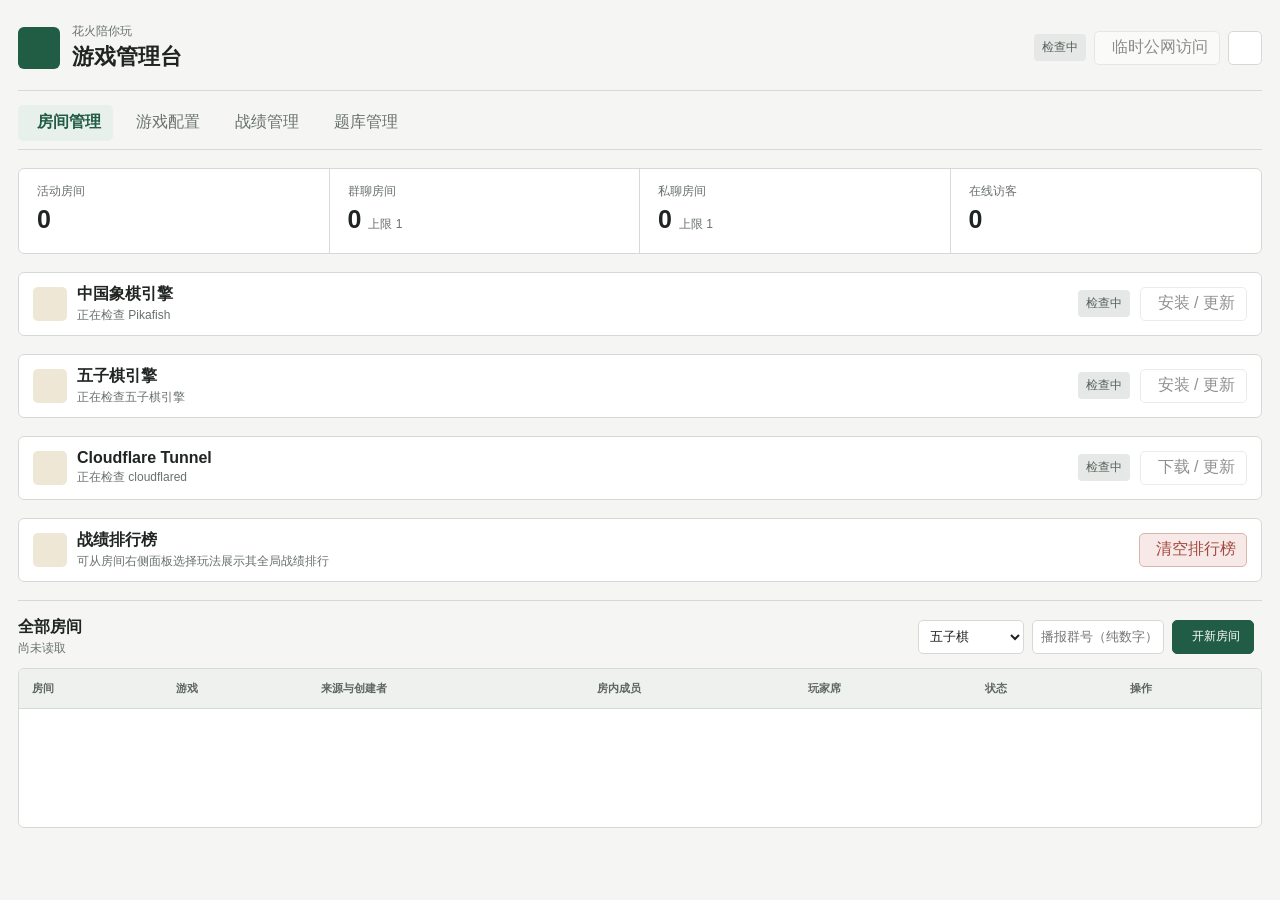
==== commit a62c89d4: "fix: 界面文案不再出现外部引擎名、思考耗时只显示秒数，升版本 0.6.29" ====
--- a/pages/游戏管理台/index.html
+++ b/pages/游戏管理台/index.html
@@ -72,7 +72,7 @@
         <span class="engine-icon"><i data-lucide="cpu"></i></span>
         <div>
           <strong>五子棋引擎</strong>
-          <span id="gomokuEngineDetail">正在检查 Rapfi</span>
+          <span id="gomokuEngineDetail">正在检查五子棋引擎</span>
         </div>
       </div>
       <div class="engine-actions">
